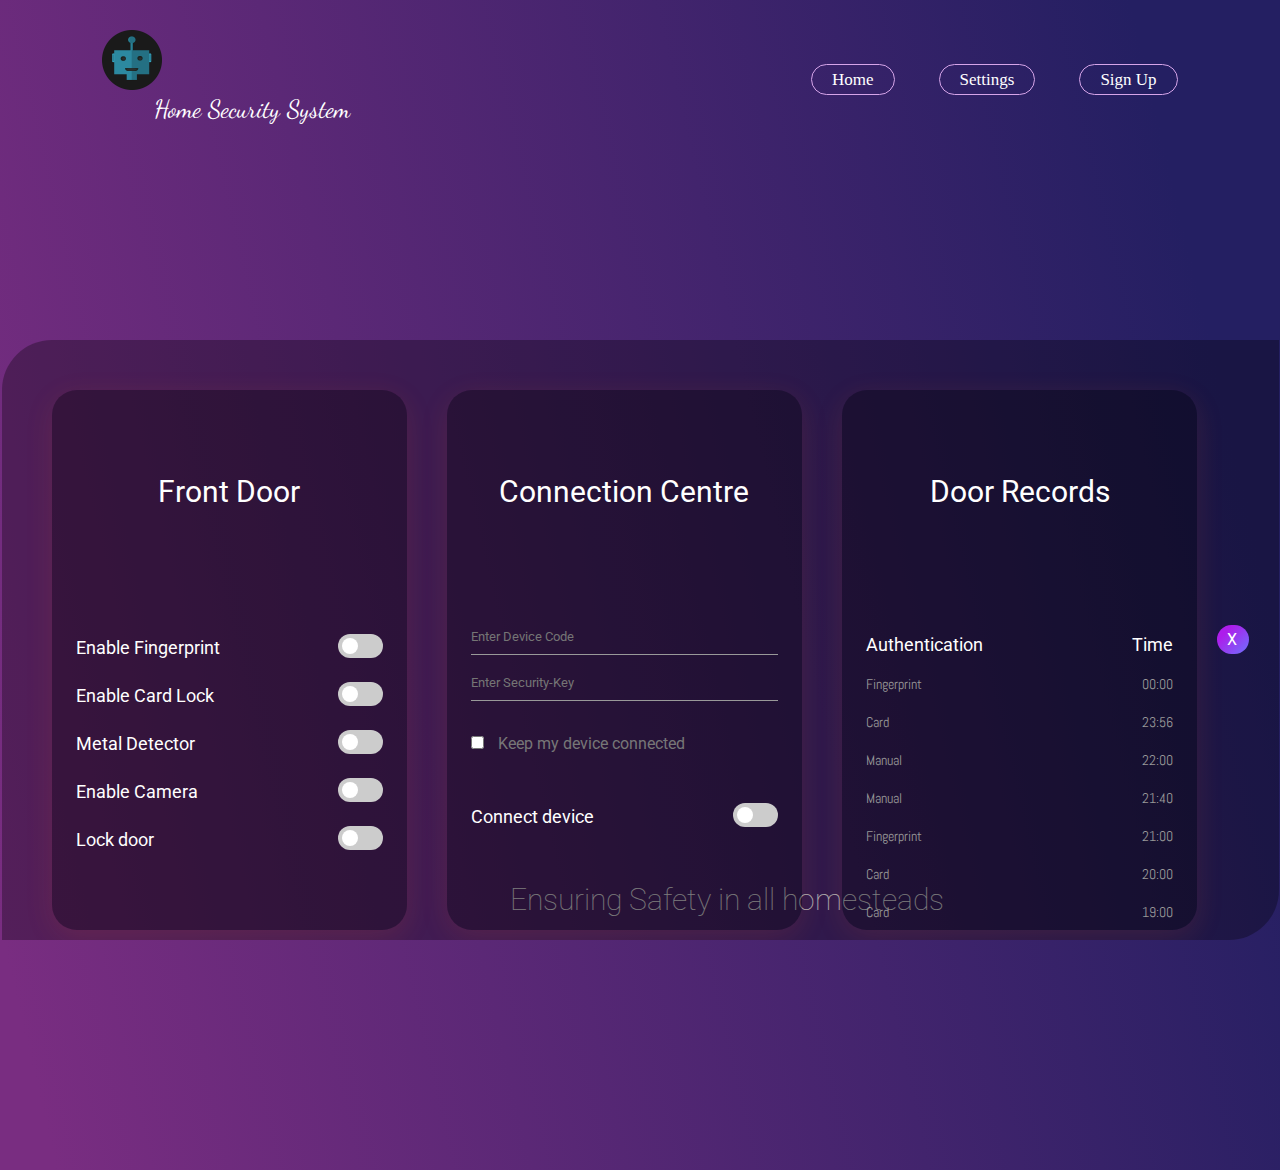
==== settings.html @ 65822dbd "Add files via upload" ====
<!DOCTYPE html>
<html>
<head>
	<meta charset="utf-8">
	<title>HOME SECURITY SYSTEM</title>
	<link rel="stylesheet" type="text/css" href="style.css">

</head>
<body>

<section class="sec1" >



<nav id="navbar">
       <div class="logo">
		<img width="60px" height="60px" src="robot-2192617__480.webp">
		<p class="logo2"> Home Security System </p>
	   </div>

            <ul>
                <li><a href="index.html">Home</a></li>
                <li><a href="settings.html" class='loginbtn'  onclick="document.getElementById('Settings').style.display='block'"  style="width:auto;">Settings</a></li>
                <li><a href="sign.html" class='loginbtn' onclick="document.getElementById('login-form').style.display='block'"  onclick="hidesetting()" style="width:auto;">Sign Up</a></li>
                
        </nav>

<div class="Home">

<div class="box">
	<img width="800px" height="400px" src="col6.jpeg" class="img">
</div>
	<p class="p">Ensuring Safety in all homesteads</p>
</div>


        
        <div id='Settings'class='settings'>
            <div class="settings-box">
               
                <div class="set1">
                	<div class="head">
                		Front Door
                	</div>
                	<div class="controls">

                		<div class="con1">
                			<div class="fing">
                				Enable Fingerprint
                			</div>
                			<div>
                				<label class="switch">
                                   <input type="checkbox">
                                   <span class="slider"></span>
                                 </label>
                			</div>
                		</div>

                		<div class="con1">
                			<div class="fing">
                				Enable Card Lock
                			</div>
                			<div>
                				<label class="switch">
                                   <input type="checkbox">
                                   <span class="slider"></span>
                                 </label>
                			</div>
                		</div>

                		<div class="con1">
                			<div class="fing">
                				Metal Detector
                			</div>
                			<div>
                				<label class="switch">
                                   <input type="checkbox">
                                   <span class="slider"></span>
                                 </label>
                			</div>
                		</div>

                		<div class="con1">
                			<div class="fing">
                				Enable Camera
                			</div>
                			<div>
                				<label class="switch">
                                   <input type="checkbox">
                                   <span class="slider"></span>
                                 </label>
                			</div>
                		</div>

                		<div class="con1">
                			<div class="fing">
                				Lock door
                			</div>
                			<div>
                				<label class="switch">
                                   <input type="checkbox">
                                   <span class="slider"></span>
                                 </label>
                			</div>
                		</div>


                		</div>
                			
                </div>
                		
                <div class="set2">
                	<div class="head">
                		Connection Centre
                	</div>
                	<div class="controls">
                		<form>
                			<input type="text" name="Code" class="input-field" placeholder="Enter Device Code">
                			<input type="number" name="Security-Key" class="input-field" placeholder="Enter Security-Key">
                			<input type="checkbox" name="Verify" class="check-box"> Keep my device connected


                		</form>

                		<div class="con1">
                			<div class="fing">
                				Connect device
                			</div>
                			<div>
                				<label class="switch">
                                   <input type="checkbox">
                                   <span class="slider"></span>
                                 </label>
                			</div>
                		</div>


                		</div>
                </div>

                 <div class="set3">
                	<div class="head">
                		Door Records
                	</div>
                	<div class="controls1">

                		<div class="con1">
                			<div class="record">
                			Authentication
                		</div>
                		<div class="time">
                			Time
                		</div>
                		</div>

                		<div class="con1">
                			<div class="record1">
                			Fingerprint
                		</div>
                		<div class="time1">
                			00:00
                		</div>
                		</div>

                		<div class="con1">
                			<div class="record1">
                			Card
                		</div>
                		<div class="time1">
                			23:56
                		</div>
                		</div>


                		<div class="con1">
                			<div class="record1">
                			Manual
                		</div>
                		<div class="time1">
                			22:00
                		</div>
                		</div>


                		<div class="con1">
                			<div class="record1">
                			Manual
                		</div>
                		<div class="time1">
                			21:40
                		</div>
                		</div>

                		<div class="con1">
                			<div class="record1">
                			Fingerprint
                		</div>
                		<div class="time1">
                			21:00
                		</div>
                		</div>

                		<div class="con1">
                			<div class="record1">
                			Card
                		</div>
                		<div class="time1">
                			20:00
                		</div>
                		</div>

                		<div class="con1">
                			<div class="record1">
                			Card
                		</div>
                		<div class="time1">
                			19:00
                		</div>
                		</div>

                		<div class="con1">
                			<div class="record1">
                			Fingerprint
                		</div>
                		<div class="time1">
                			15:23
                		</div>
                		</div>

                		<div class="con1">
                			<div class="record1">
                			Card
                		</div>
                		<div class="time1">
                			12:30
                		</div>
                		</div>

                		<div class="con1">
                			<div class="record1">
                			Fingerprint
                		</div>
                		<div class="time1">
                			08:00
                		</div>
                		</div>
                		
                		</div>
                </div>

                 <a href="index.html" class='done' id="submit">X</a>
            </div>
        </div>
    
    <script>
        var x=document.getElementById('login');
		var y=document.getElementById('register');
		var z=document.getElementById('btn');
		function register()
		{
			x.style.left='-400px';
			y.style.left='50px';
			z.style.left='110px';
		}
		function login()
		{
			x.style.left='50px';
			y.style.left='450px';
			z.style.left='0px';
		}

	</script>
	<script>
        var modal = document.getElementById('login-form');
        window.onclick = function(event) 
        {
            if (event.target == modal) 
            {
                modal.style.display = "none";
            }

            else {
            	modal.style.display = "";
            }
        }

        var button = document.getElementById("submit");
button.addEventListener("click", function() {

  window.location.href = "index.html";

});



        var modal1 = document.getElementById('Settings');
        window.onclick = function(event) 
        {
            if (event.target == modal1) 
            {
                modal1.style.display = "";
            }
        }

function hidesetting() {
  var div = document.getElementById("Settings");
  div.style.display = "none";
}

function hidesignup() {
  var div = document.getElementById("login-form");
  div.style.display = "none";
}



    </script>


	
</section>
</body>
</html>
---- style.css ----
@import url('https://fonts.googleapis.com/css2?family=Caramel&family=EB+Garamond:wght@500&family=Play&display=swap'); 

@import url('https://fonts.googleapis.com/css2?family=Philosopher:ital@0;1&family=Raleway:ital,wght@0,400;0,700;1,500;1,600&family=Roboto:wght@700;900&display=swap'); 
  
@import url('https://fonts.googleapis.com/css2?family=Raleway&display=swap');

@import url('https://fonts.googleapis.com/css2?family=Alegreya+Sans:ital,wght@1,100&display=swap'); 

@import url('https://fonts.googleapis.com/css2?family=Alegreya+Sans:ital,wght@1,100&display=swap'); 

@import url('https://fonts.googleapis.com/css2?family=Cormorant+Garamond:ital,wght@1,300&display=swap');

@import url('https://fonts.googleapis.com/css2?family=Blinker:wght@600&display=swap');

@import url('https://fonts.googleapis.com/css2?family=Roboto:wght@300&display=swap'); 

@import url('https://fonts.googleapis.com/css2?family=Roboto:wght@100&display=swap');

@import url('https://fonts.googleapis.com/css2?family=Dancing+Script&display=swap');

@import url('https://fonts.googleapis.com/css2?family=Abel&family=Dancing+Script&display=swap');




*{
    margin: 0;
    padding: 0;
    box-sizing: border-box;
    font-family: 'Roboto', sans-serif;
  }

  .Home {
  	position: absolute;
  	color: #fff;
  	align-items: center;
  	justify-content: center;
  	
  }

 .img {
border-radius: 50px 0px 50px 0px;
box-shadow: #ff61241f 0px 7px 29px 0px;
 }

 .p {
 	font-weight: 100;
 	font-size: 30px;
 	margin-left: 30vh;
 }

 .box {
  opacity: 0;
  animation: fade-in-out 8s ease-in-out infinite;
  align-items: center;
  justify-content: center;
  margin-bottom: 10vh;
  margin-top: 15vh;
}

@keyframes fade-in-out {
  0% {
    opacity: 0;
  }
  50% {
    opacity: 1;
  }
  100% {
    opacity: 0;
  }
}


 .cover{
 	position: absolute;
 	width: 800px;
 	height: 400px;
 	background: rgba(0,0,0,0.3);

 }
  
  .sec1{
    width: 100%;
    height: 130vh;
    background: linear-gradient(76.8deg, rgb(121, 45, 129) 3.6%, rgb(36, 31, 98) 90.4%);
    position: relative;
    display: flex;
    align-items: center;
    justify-content: center;
    
  }


  nav{
    width: 100%;
    top: 0;
    left: 0;
    padding: 30px 8%;
    position: absolute;
    display:flex;
    align-items: center;
    justify-content: space-between;
    overflow: hidden;

      } 

nav .logo {
	position: relative;
	border: 0px solid yellow;
	position: relative;
    width: 300px;
    height: 100px;
    align-items: left;
    color: #fff;
    align-items: center;
    justify-items: center;
}

.logo2 {
	font-size: 25px;
	font-family: 'Dancing Script', cursive;
}



  nav li a:hover {
    color: #fff;
    background: #6a3093;
    border-radius: 25px;
    padding: 10px 25px;
    background-color: #6e72fc;
    background-image: linear-gradient(315deg, #6e72fc 0%, #ad1deb 74%);
    z-index: 1;
    transition: 1s;
  }

  nav ul li{
    list-style:none;
    display: inline-block;
    margin-left: 40px;
  }


  nav ul li a {
    text-decoration: none;
    color: #fff;
    font-size: 17px;
    border: 1px solid hsl(283, 61%, 78%);
    padding: 5px 20px;
    border-radius: 25px;
    font-family: 'Noto Serif', serif;
  }


#login-form
{
    display: ;

}
.form-box
{
    width:380px;
	height:460px;
	position:relative;
	margin:1% auto;
	background:rgba(0,0,0,0.3);
	padding:10px;
	border-radius: 50px 0px 50px 0px;
    overflow: hidden;
}

#Settings
{
    display:;

}
.settings-box
{
    width:100%;
	height:600px;
	position:relative;
	margin:2% auto;
	background:rgba(0,0,0,0.3);
	padding:10px;
	border-radius: 50px 0px 50px 0px;
    overflow: hidden;
    margin-top: 15vh;
    display: flex;
    justify-content: space-between;
    padding: 30px;

}
.button-box
{
	width:220px;
	margin:35px auto;
	position:relative;
	box-shadow: 0 0 20px 9px #ff61241f;
	border-radius: 30px;
}
.toggle-btn
{
	padding:10px 30px;
	cursor:pointer;
	background:transparent;
	border:0;
	outline: none;
	position: relative;
	color: #fff;
}
#btn
{
	top: 0;
	left:0;
	position: absolute;
	width: 110px;
	height: 100%;
	background: linear-gradient(315deg, #6e72fc 0%, #ad1deb 74%);
	border-radius: 30px;
	transition: .5s;
}
.input-group-login
{
	top: 150px;
	position:absolute;
	width:280px;
	transition:.5s;
}
.input-group-register
{
    top: 120px;
	position:absolute;
	width:280px;
	transition:.5s;
}
.input-field
{
	width: 100%;
	padding:10px 0;
	margin:5px 0;
	border-left:0;
	border-top:0;
	border-right:0;
	border-bottom: 1px solid #999;
	outline:none;
	background: transparent;
	color: #fff;
}
.submit-btn
{
	width: 85%;
	padding: 10px 30px;
	cursor: pointer;
	display: block;
	margin: auto;
	background: linear-gradient(315deg, #6e72fc 0%, #ad1deb 74%);
	border: 0;
	outline: none;
	border-radius: 30px;
	color: #fff;
}

.close{
	position: absolute;
	width: 30px;
	right: 3vh;
	
	top: 3vh;
	padding: 0px 10px;
	cursor: pointer;
	display: block;
	margin: auto;
	background: linear-gradient(315deg, #6e72fc 0%, #ad1deb 74%);
	border: 0;
	outline: none;
	border-radius: 30px;
	text-decoration: none;
	color: #fff;
}

.done
{
	width: 5%;
	padding: 5px 10px;
	cursor: pointer;
	display: block;
	margin: auto;
	background: linear-gradient(315deg, #6e72fc 0%, #ad1deb 74%);
	border: 0;
	outline: none;
	border-radius: 30px;
	text-decoration: none;
	color: #fff;
}
.check-box
{
	margin: 30px 10px 34px 0;
}
span
{
	color:#777;
	font-size:12px;
	bottom:68px;
	position:absolute;
}
.s1{
	color:#777;
	font-size:12px;
}
#login
{
	left:50px;
}
#login input
{
	color:white;
	font-size:15;
}
#register
{
	left:450px;
}
#register input
{
	color:white;
	font-size: 15;
}

.switch {
  position: relative;
  display: inline-block;
  width: 60px;
  height: 34px;
}

.switch input {
  display: none;
}

.slider {
  position: absolute;
  cursor: pointer;
  top: 0;
  left: 0;
  right: 0;
  bottom: 0;
  background-color: #ccc;
  -webkit-transition: .4s;
  transition: .4s;
  border-radius: 34px;
}

.slider:before {
  position: absolute;
  content: "";
  height: 26px;
  width: 26px;
  left: 4px;
  bottom: 4px;
  background-color: white;
  -webkit-transition: .4s;
  transition: .4s;
  border-radius: 50%;
}

input:checked + .slider {
  background-color: #2196F3;
}

input:checked + .slider:before {
  -webkit-transform: translateX(26px);
  -ms-transform: translateX(26px);
  transform: translateX(26px);
}

.set1{
	justify-content: center;
	align-items: center;
	border: 0px solid red;
	width: 100%;
	min-height: 60vh;
	margin: 20px;
	border-radius: 25px;
	background: transparent ;
	padding: 12px;
	background: rgba(0,0,0,0.3);
	box-shadow: #ff61241f 0px 7px 29px 0px;
	color: #fff;

}

.set2{
	justify-content: center;
	align-items: center;
	border: 0px solid yellow;
	width: 100%;
	min-height: 60vh;
	margin: 20px;
	border-radius: 25px;
	background:transparent;
	padding: 12px;
	background: rgba(0,0,0,0.3);
	box-shadow: #ff61241f 0px 7px 29px 0px;
	color: #fff;


}

.set3{
	justify-content: center;
	align-items: center;
	border: 0px solid green; 
	width: 100%;
	min-height: 60vh;
	margin: 20px;
	border-radius: 25px;
	background: transparent;
	padding: 12px;
	background: rgba(0,0,0,0.3);
	box-shadow: #ff61241f 0px 7px 29px 0px;
	color: #fff;

}


.head {

	width: 100%;
	height: 20vh;
	color: #fff;
	font-family:'Roboto', sans-serif ;
	border: 0px solid orange;
	font-size: 30px;
	font-weight: 1200px;
	align-items: center;
	border-radius: 25px;
	justify-content: center;
	display: flex;
	

}

.controls{
	width: 100%;
	height: 35vh;
	border: 0px solid pink;
	margin-top: 20px;
	border-radius: 25px;
	padding: 12px;
	color: #777;
}

.controls1{
	width: 100%;
	height: 45vh;
	border: 0px solid pink;
	margin-top: 20px;
	border-radius: 25px;
	padding: 12px;
	color: #777;
	overflow: scroll;
}

.con1{
	display: flex;
	justify-content: space-between;
	margin-top: 20px;
	border: 0px solid blue;

}

.fing{
	align-items: center;
	justify-content: center;
	display: flex;
	color: #fff;
	font-size: 18px;
}


.record{
	align-items: center;
	justify-content: center;
	display: flex;
	color: #fff;
	font-size: 18px;
}

.time{
	align-items: center;
	justify-content: center;
	display: flex;
	color: #fff;
	font-size: 18px;
}
.record1{
	align-items: center;
	justify-content: center;
	display: flex;
	color: #999;
	font-size: 14px;
	font-family: 'Abel', sans-serif;
   
}

.time1{
	align-items: center;
	justify-content: center;
	display: flex;
	color: #999;
	font-size: 14px;
	font-family: 'Abel', sans-serif;
    
}

.switch {
  position: relative;
  display: inline-block;
  width: 45px;
  height: 24px;
}

.switch input {
  display: none;
}

.slider {
  position: absolute;
  cursor: pointer;
  top: 0;
  left: 0;
  right: 0;
  bottom: 0;
  background-color: #ccc;
  -webkit-transition: .4s;
  transition: .4s;
  border-radius: 34px;
}

.slider:before {
  position: absolute;
  content: "";
  height: 16px;
  width: 16px;
  left: 4px;
  bottom: 4px;
  background-color: white;
  -webkit-transition: .4s;
  transition: .4s;
  border-radius: 50%;
}

input:checked + .slider {
  background:#b380ff;
}

input:checked + .slider:before {
  -webkit-transform: translateX(20px);
  -ms-transform: translateX(20px);
  transform: translateX(20px);
}
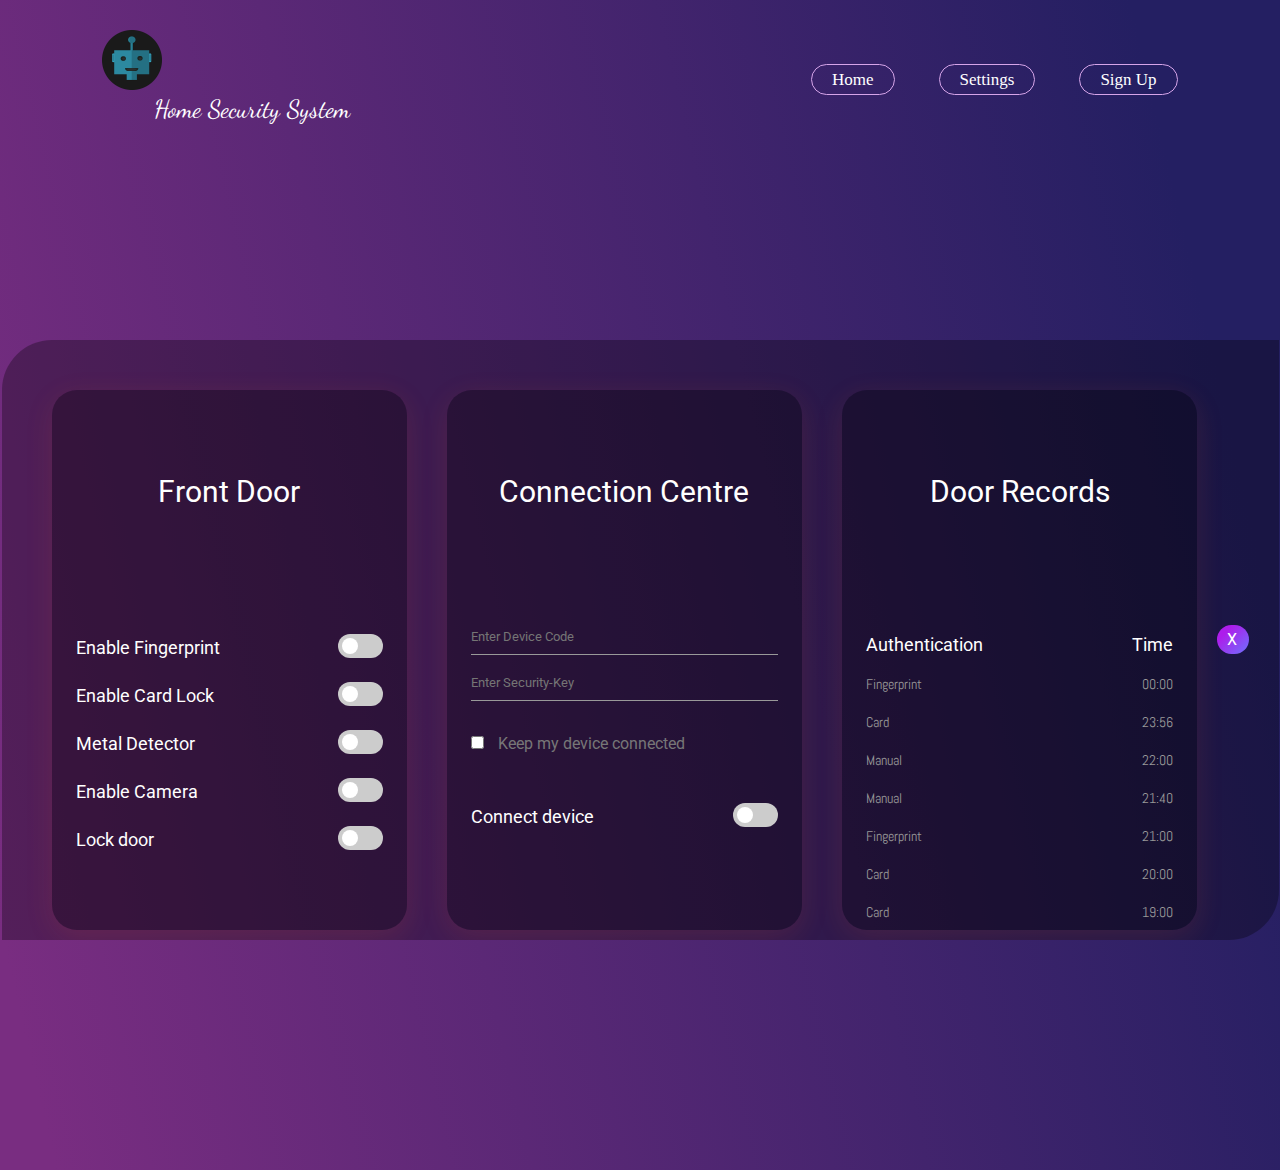
==== commit 9936f2a4: "Update settings.html" ====
--- a/settings.html
+++ b/settings.html
@@ -25,13 +25,7 @@
                 
         </nav>
 
-<div class="Home">
-
-<div class="box">
-	<img width="800px" height="400px" src="col6.jpeg" class="img">
-</div>
-	<p class="p">Ensuring Safety in all homesteads</p>
-</div>
+
 
 
         
